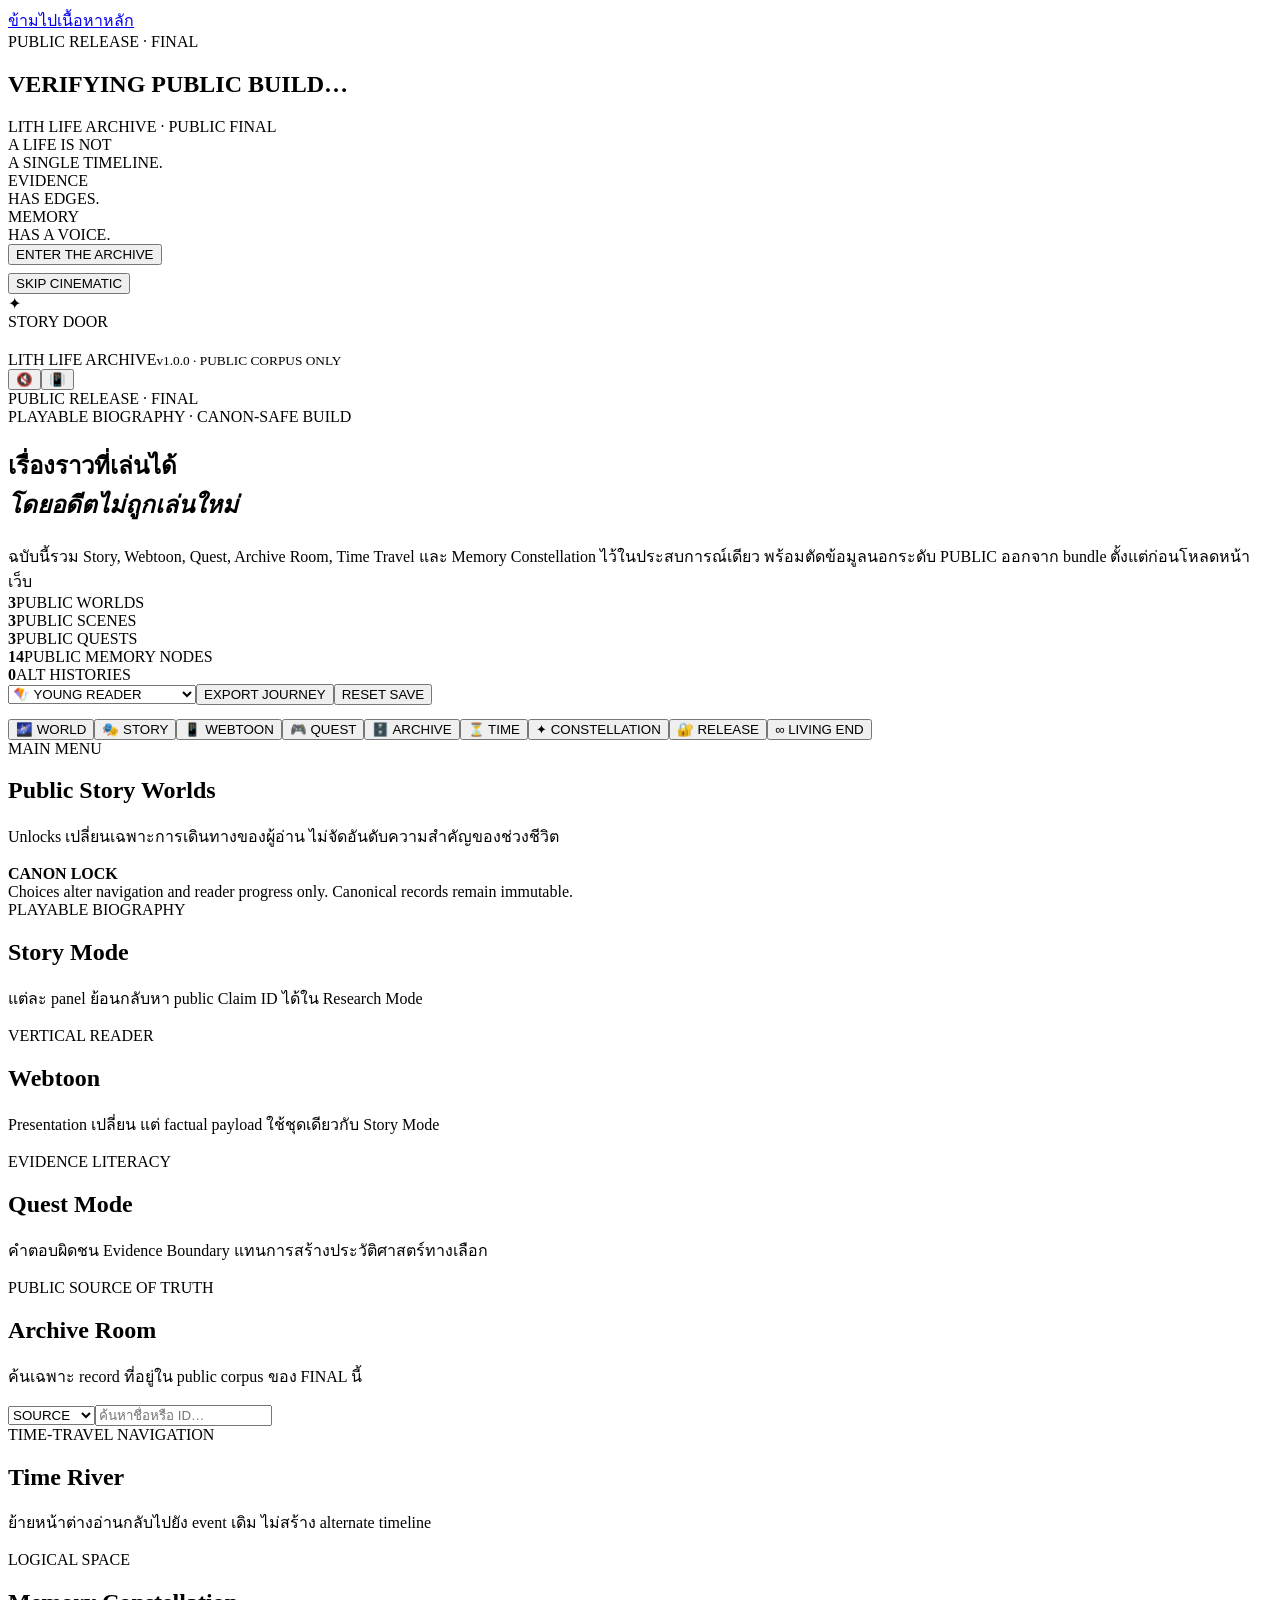
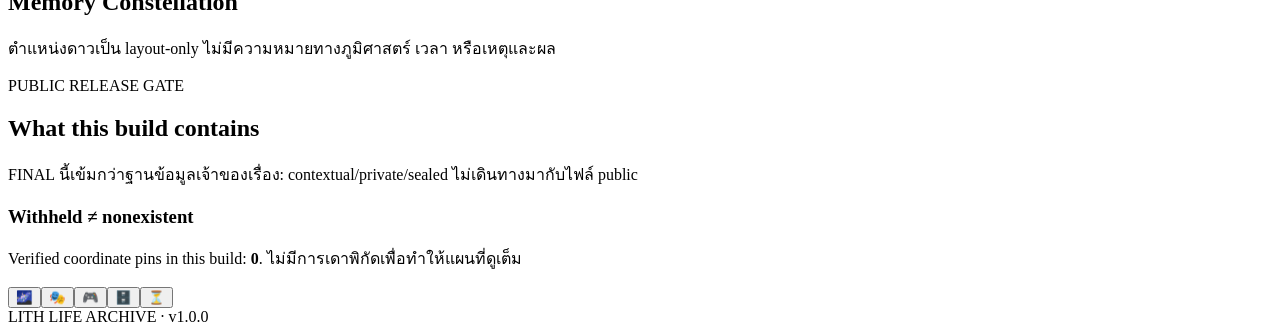
==== index.html @ 0ce46efe "deploy: add LITH LIFE ARCHIVE public final shell" ====
<!doctype html><html lang="th"><head><meta charset="utf-8"><meta name="viewport" content="width=device-width,initial-scale=1,viewport-fit=cover"><meta name="theme-color" content="#070911"><meta name="robots" content="index,follow"><meta name="description" content="LITH LIFE ARCHIVE — playable biography public release candidate"><link rel="manifest" href="manifest.webmanifest"><link rel="icon" href="icon.svg"><title>LITH LIFE ARCHIVE · v1.0 FINAL</title><link rel="stylesheet" href="styles.css"></head><body><a class="skip" href="#main">ข้ามไปเนื้อหาหลัก</a>
<div id="loader" class="loader"><div class="loaderBox"><div class="releaseBadge">PUBLIC RELEASE · FINAL</div><h2 id="loaderTitle">VERIFYING PUBLIC BUILD…</h2><div id="loaderChecks"></div></div></div>
<div id="cinema" class="cinema"><div class="cinemaInner"><div class="eyebrow">LITH LIFE ARCHIVE · PUBLIC FINAL</div><div class="cinemaLine on">A LIFE IS NOT<br>A SINGLE TIMELINE.</div><div class="cinemaLine">EVIDENCE<br>HAS EDGES.</div><div class="cinemaLine">MEMORY<br>HAS A VOICE.</div><button id="enterArchive" class="btn primary">ENTER THE ARCHIVE</button><br><button id="skipCinema" class="btn" style="margin-top:8px">SKIP CINEMATIC</button></div></div>
<div id="chapterTransition" class="chapterTransition"><div><div id="transitionIcon" class="bigIcon">✦</div><div class="eyebrow">STORY DOOR</div><h2 id="transitionTitle"></h2></div></div>
<main id="main" class="app"><header class="top"><div class="brand">LITH LIFE ARCHIVE<small>v1.0.0 · PUBLIC CORPUS ONLY</small></div><div class="spacer"></div><div class="settings"><button class="round" data-setting="sound" aria-label="เปิดหรือปิดเสียง">🔇</button><button class="round" data-setting="haptics" aria-label="เปิดหรือปิดระบบสั่น">📳</button></div></header>
<section class="hero"><div class="releaseBadge">PUBLIC RELEASE · FINAL</div><div class="eyebrow">PLAYABLE BIOGRAPHY · CANON-SAFE BUILD</div><h1>เรื่องราวที่เล่นได้<br><em>โดยอดีตไม่ถูกเล่นใหม่</em></h1><div class="lead">ฉบับนี้รวม Story, Webtoon, Quest, Archive Room, Time Travel และ Memory Constellation ไว้ในประสบการณ์เดียว พร้อมตัดข้อมูลนอกระดับ PUBLIC ออกจาก bundle ตั้งแต่ก่อนโหลดหน้าเว็บ</div><div class="metrics"><div class="metric"><strong>3</strong><span>PUBLIC WORLDS</span></div><div class="metric"><strong>3</strong><span>PUBLIC SCENES</span></div><div class="metric"><strong>3</strong><span>PUBLIC QUESTS</span></div><div class="metric"><strong>14</strong><span>PUBLIC MEMORY NODES</span></div><div class="metric"><strong>0</strong><span>ALT HISTORIES</span></div></div></section>
<div class="card savePanel" style="margin-bottom:14px"><select id="readerMode" class="readerSelect" aria-label="Reader mode"><option value="young">🪁 YOUNG READER</option><option value="public">🌐 PUBLIC READER</option><option value="family">🧬 FAMILY ARCHIVE</option><option value="creative">🎭 CREATIVE EDITION</option><option value="research">🔬 RESEARCH / AUDIT</option><option value="future">🛰️ FUTURE GENERATION</option></select><button id="exportJourney" class="round">EXPORT JOURNEY</button><button id="resetJourney" class="round">RESET SAVE</button><div id="saveStatus" style="grid-column:1/-1;color:var(--muted);font-size:10px"></div></div><div id="journeyBar" class="journeyBar"></div>
<nav class="nav" aria-label="Primary navigation"><button class="navBtn active" data-view="world">🌌 WORLD</button><button class="navBtn" data-view="story">🎭 STORY</button><button class="navBtn" data-view="webtoon">📱 WEBTOON</button><button class="navBtn" data-view="quest">🎮 QUEST</button><button class="navBtn" data-view="archive">🗄️ ARCHIVE</button><button class="navBtn" data-view="time">⏳ TIME</button><button class="navBtn" data-view="constellation">✦ CONSTELLATION</button><button class="navBtn" data-view="release">🔐 RELEASE</button><button class="navBtn" data-view="endingView">∞ LIVING END</button></nav>
<section id="world" class="view active"><div class="sectionHead"><div><div class="eyebrow">MAIN MENU</div><h2>Public Story Worlds</h2></div><p>Unlocks เปลี่ยนเฉพาะการเดินทางของผู้อ่าน ไม่จัดอันดับความสำคัญของช่วงชีวิต</p></div><div id="worldGrid" class="grid"></div><div class="callout" style="margin-top:14px"><b>CANON LOCK</b><br>Choices alter navigation and reader progress only. Canonical records remain immutable.</div></section>
<section id="story" class="view"><div class="sectionHead"><div><div class="eyebrow">PLAYABLE BIOGRAPHY</div><h2>Story Mode</h2></div><p>แต่ละ panel ย้อนกลับหา public Claim ID ได้ใน Research Mode</p></div><div class="storyPlayer"><div id="storyMenu" class="storyMenu"></div><div id="storyPlayer"></div></div></section>
<section id="webtoon" class="view"><div class="sectionHead"><div><div class="eyebrow">VERTICAL READER</div><h2 id="webtoonTitle">Webtoon</h2></div><p>Presentation เปลี่ยน แต่ factual payload ใช้ชุดเดียวกับ Story Mode</p></div><div id="webtoonStrip" class="webtoon"></div></section>
<section id="quest" class="view"><div class="sectionHead"><div><div class="eyebrow">EVIDENCE LITERACY</div><h2>Quest Mode</h2></div><p>คำตอบผิดชน Evidence Boundary แทนการสร้างประวัติศาสตร์ทางเลือก</p></div><div class="questLayout"><div id="questMenu" class="questMenu"></div><div id="questStage"></div></div></section>
<section id="archive" class="view"><div class="sectionHead"><div><div class="eyebrow">PUBLIC SOURCE OF TRUTH</div><h2>Archive Room</h2></div><p>ค้นเฉพาะ record ที่อยู่ใน public corpus ของ FINAL นี้</p></div><div class="archiveFilters"><select id="archiveType"><option value="source">SOURCE</option><option value="claim">CLAIM</option><option value="event">EVENT</option><option value="person">PERSON</option><option value="place">PLACE</option><option value="artifact">ARTIFACT</option><option value="media">MEDIA</option></select><input id="archiveSearch" placeholder="ค้นหาชื่อหรือ ID…"></div><div id="records" class="records"></div></section>
<section id="time" class="view"><div class="sectionHead"><div><div class="eyebrow">TIME-TRAVEL NAVIGATION</div><h2>Time River</h2></div><p>ย้ายหน้าต่างอ่านกลับไปยัง event เดิม ไม่สร้าง alternate timeline</p></div><div id="timeRiver" class="timeRiver"></div><div id="timeDetail"></div></section>
<section id="constellation" class="view"><div class="sectionHead"><div><div class="eyebrow">LOGICAL SPACE</div><h2>Memory Constellation</h2></div><p>ตำแหน่งดาวเป็น layout-only ไม่มีความหมายทางภูมิศาสตร์ เวลา หรือเหตุและผล</p></div><div id="stars" class="constellation"></div><div id="starDetail" style="margin-top:12px"></div></section>
<section id="release" class="view"><div class="sectionHead"><div><div class="eyebrow">PUBLIC RELEASE GATE</div><h2>What this build contains</h2></div><p>FINAL นี้เข้มกว่าฐานข้อมูลเจ้าของเรื่อง: contextual/private/sealed ไม่เดินทางมากับไฟล์ public</p></div><div id="releaseGate" class="gate"></div><div class="card" style="margin-top:12px"><h3>Withheld ≠ nonexistent</h3><p id="gateNote"></p><p>Verified coordinate pins in this build: <b>0</b>. ไม่มีการเดาพิกัดเพื่อทำให้แผนที่ดูเต็ม</p></div></section>
<section id="endingView" class="view"><div id="ending" class="ending locked"></div></section></main>
<div class="bottomNav"><button data-view="world" aria-label="World">🌌</button><button data-view="story" aria-label="Story">🎭</button><button data-view="quest" aria-label="Quest">🎮</button><button data-view="archive" aria-label="Archive">🗄️</button><button data-view="time" aria-label="Time">⏳</button></div><div class="version">LITH LIFE ARCHIVE · v1.0.0</div><script src="data.js"></script><script src="app.js"></script></body></html>
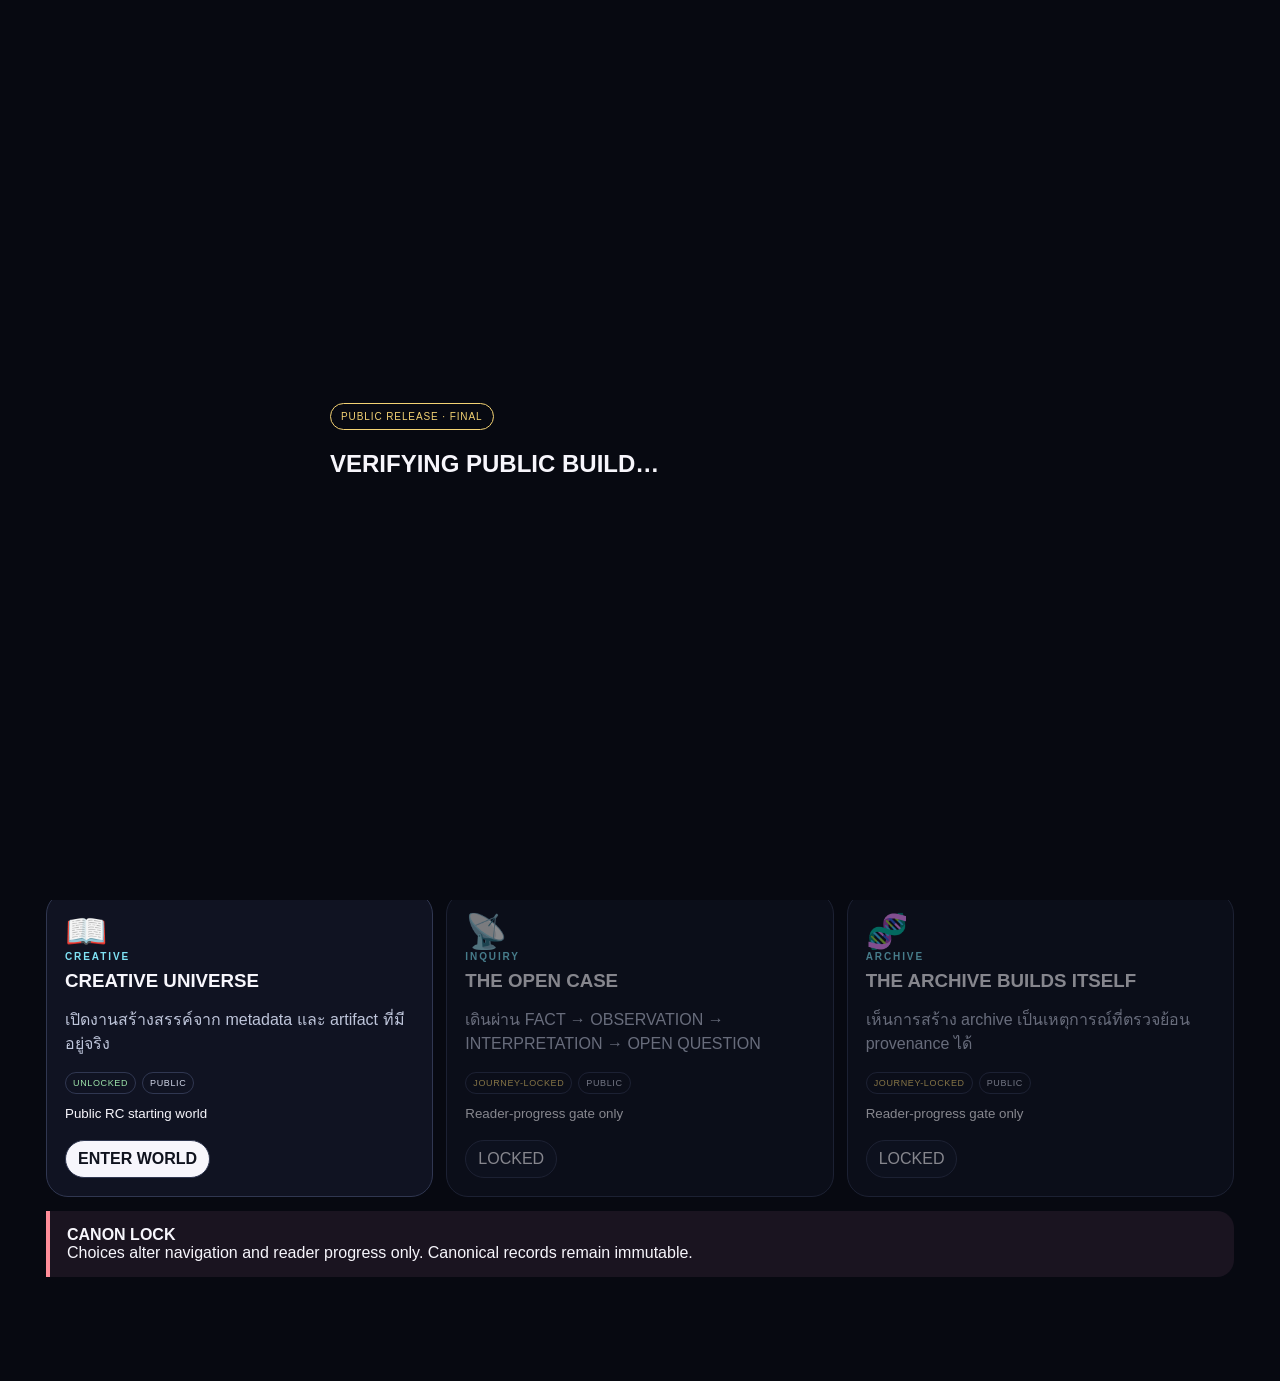
==== commit 2a7d2841: "deploy: load final public data bundles" ====
--- a/index.html
+++ b/index.html
@@ -15,4 +15,4 @@
 <section id="constellation" class="view"><div class="sectionHead"><div><div class="eyebrow">LOGICAL SPACE</div><h2>Memory Constellation</h2></div><p>ตำแหน่งดาวเป็น layout-only ไม่มีความหมายทางภูมิศาสตร์ เวลา หรือเหตุและผล</p></div><div id="stars" class="constellation"></div><div id="starDetail" style="margin-top:12px"></div></section>
 <section id="release" class="view"><div class="sectionHead"><div><div class="eyebrow">PUBLIC RELEASE GATE</div><h2>What this build contains</h2></div><p>FINAL นี้เข้มกว่าฐานข้อมูลเจ้าของเรื่อง: contextual/private/sealed ไม่เดินทางมากับไฟล์ public</p></div><div id="releaseGate" class="gate"></div><div class="card" style="margin-top:12px"><h3>Withheld ≠ nonexistent</h3><p id="gateNote"></p><p>Verified coordinate pins in this build: <b>0</b>. ไม่มีการเดาพิกัดเพื่อทำให้แผนที่ดูเต็ม</p></div></section>
 <section id="endingView" class="view"><div id="ending" class="ending locked"></div></section></main>
-<div class="bottomNav"><button data-view="world" aria-label="World">🌌</button><button data-view="story" aria-label="Story">🎭</button><button data-view="quest" aria-label="Quest">🎮</button><button data-view="archive" aria-label="Archive">🗄️</button><button data-view="time" aria-label="Time">⏳</button></div><div class="version">LITH LIFE ARCHIVE · v1.0.0</div><script src="data.js"></script><script src="app.js"></script></body></html>+<div class="bottomNav"><button data-view="world" aria-label="World">🌌</button><button data-view="story" aria-label="Story">🎭</button><button data-view="quest" aria-label="Quest">🎮</button><button data-view="archive" aria-label="Archive">🗄️</button><button data-view="time" aria-label="Time">⏳</button></div><div class="version">LITH LIFE ARCHIVE · v1.0.0</div><script src="data-1.js"></script><script src="data-2.js"></script><script src="data-3.js"></script><script src="app.js"></script></body></html>
--- a/styles.css
+++ b/styles.css
@@ -0,0 +1 @@
+:root{--bg:#070911;--panel:#111525;--panel2:#171c31;--text:#f7f6fc;--muted:#aab2c9;--line:#303751;--gold:#f3d273;--cyan:#7fe2f5;--violet:#baa7ff;--green:#9ce3aa;--red:#ff8d99;--pink:#f5a9d1;--r:22px;--safe-t:env(safe-area-inset-top,0px);--safe-b:env(safe-area-inset-bottom,0px);--safe-l:env(safe-area-inset-left,0px);--safe-r:env(safe-area-inset-right,0px)}*{box-sizing:border-box}html{background:var(--bg);scroll-behavior:smooth}body{margin:0;min-height:100svh;background:radial-gradient(circle at 10% -5%,#20264d 0,transparent 34%),radial-gradient(circle at 95% 0,#15343f 0,transparent 28%),var(--bg);color:var(--text);font-family:ui-sans-serif,-apple-system,BlinkMacSystemFont,"Segoe UI",sans-serif;-webkit-tap-highlight-color:transparent}button,input,select{font:inherit}.app{max-width:1220px;margin:auto;padding:calc(14px + var(--safe-t)) calc(16px + var(--safe-r)) calc(104px + var(--safe-b)) calc(16px + var(--safe-l))}.skip{position:absolute;left:-9999px;top:auto}.skip:focus{left:12px;top:12px;z-index:200;background:#fff;color:#000;padding:10px;border-radius:10px}.top{position:sticky;top:0;z-index:80;margin:calc(-14px - var(--safe-t)) calc(-16px - var(--safe-r)) 14px calc(-16px - var(--safe-l));padding:calc(10px + var(--safe-t)) calc(16px + var(--safe-r)) 10px calc(16px + var(--safe-l));display:flex;gap:9px;align-items:center;background:rgba(7,9,17,.82);backdrop-filter:blur(18px);border-bottom:1px solid rgba(255,255,255,.08)}.brand{font-weight:900;letter-spacing:.055em}.brand small{display:block;color:var(--muted);font-size:9px;letter-spacing:.14em}.spacer{flex:1}.round,.btn,.navBtn{border:1px solid var(--line);background:#14192b;color:var(--text);border-radius:999px;padding:9px 12px;cursor:pointer}.round.active,.btn.primary,.navBtn.active{background:var(--text);color:#10131e;font-weight:900}.hero{min-height:52svh;display:grid;align-content:center;gap:17px}.eyebrow{font-size:10px;letter-spacing:.19em;color:var(--cyan);font-weight:900}h1{font-size:clamp(46px,8vw,90px);line-height:1.08;letter-spacing:-.035em;margin:0}h1 em{font-style:normal;color:var(--gold)}.lead{font-size:clamp(17px,2.2vw,22px);line-height:1.55;color:#cdd2e5;max-width:810px}.metrics{display:grid;grid-template-columns:repeat(5,1fr);gap:9px}.metric,.card{border:1px solid var(--line);background:rgba(17,21,37,.89);border-radius:var(--r)}.metric{padding:15px}.metric strong{display:block;font-size:27px}.metric span{font-size:9px;color:var(--muted);letter-spacing:.08em}.releaseBadge{display:inline-flex;align-items:center;gap:7px;padding:7px 10px;border:1px solid var(--gold);color:var(--gold);border-radius:999px;font-size:10px;letter-spacing:.09em}.nav{display:flex;gap:8px;overflow:auto;padding:5px 0 18px;scrollbar-width:none}.nav::-webkit-scrollbar{display:none}.navBtn{white-space:nowrap}.view{display:none}.view.active{display:block}.sectionHead{display:flex;justify-content:space-between;align-items:end;gap:20px;margin:18px 0}.sectionHead h2{font-size:clamp(31px,5vw,54px);margin:0}.sectionHead p{max-width:590px;color:var(--muted)}.grid{display:grid;grid-template-columns:repeat(3,1fr);gap:13px}.world{padding:18px;position:relative;overflow:hidden}.world.locked{opacity:.53}.icon{font-size:34px}.world h3,.card h3{margin:8px 0}.world p,.card p{color:#bec5da;line-height:1.5}.meta{display:flex;gap:6px;flex-wrap:wrap;margin:10px 0}.tag{border:1px solid var(--line);border-radius:999px;padding:5px 7px;font-size:9px;letter-spacing:.07em;color:#d1d6e8}.tag.good{color:var(--green)}.tag.wait{color:var(--gold)}.progress{height:8px;background:#252a43;border-radius:999px;overflow:hidden}.progress i{display:block;height:100%;background:linear-gradient(90deg,var(--violet),var(--cyan));transition:width .3s}.journeyBar{display:grid;grid-template-columns:repeat(4,1fr);gap:9px;margin-bottom:13px}.journeyStat{padding:13px;border:1px solid var(--line);border-radius:17px;background:#101425}.journeyStat b{display:block;font-size:24px}.storyPlayer{display:grid;grid-template-columns:.78fr 1.22fr;gap:13px}.storyMenu,.questMenu{display:grid;gap:8px}.storyChoice,.questBtn{border:1px solid var(--line);background:#12172a;color:white;border-radius:15px;padding:12px;text-align:left;cursor:pointer}.storyChoice.active{border-color:var(--gold)}.questBtn.done{border-color:var(--green)}.player,.questStage{min-height:470px}.panelList{display:grid;gap:9px;margin-top:11px}.panel{display:grid;grid-template-columns:43px 1fr;gap:10px;padding:13px;border:1px solid var(--line);border-radius:15px;background:#0f1323}.panelNo{width:37px;height:37px;border-radius:12px;background:#202640;display:grid;place-items:center;color:var(--gold);font-weight:900}.claimChip{display:inline-block;margin:5px 4px 0 0;padding:4px 6px;border:1px dashed #5f698e;border-radius:7px;font-size:9px;color:#cbd2f0}.webtoon{max-width:690px;margin:auto}.webPanel{min-height:300px;border:1px solid var(--line);border-radius:20px;margin-bottom:14px;padding:18px;display:grid;align-content:end;background:linear-gradient(180deg,#161b30,#0d1020)}.webPanel .copy{background:rgba(8,10,18,.76);backdrop-filter:blur(8px);padding:13px;border-radius:14px}.questLayout{display:grid;grid-template-columns:.75fr 1.25fr;gap:12px}.choice{display:block;width:100%;text-align:left;margin:7px 0;padding:12px;border:1px solid var(--line);border-radius:13px;background:#171c31;color:white;cursor:pointer}.choice.good{border-color:var(--green);background:#16291f}.choice.bad{border-color:var(--red);background:#311a25}.archiveFilters{display:grid;grid-template-columns:190px 1fr;gap:8px}.archiveFilters select,.archiveFilters input,.readerSelect{width:100%;background:#14192b;color:white;border:1px solid var(--line);border-radius:13px;padding:10px}.records{display:grid;gap:8px;margin-top:10px}.record{padding:12px;border:1px solid var(--line);border-radius:14px;background:#101426}.timeRiver{display:flex;gap:8px;overflow:auto;padding:7px 0 14px}.timeAnchor{min-width:210px;border:1px solid var(--line);background:#111628;color:white;border-radius:15px;padding:12px;text-align:left;cursor:pointer}.constellation{height:560px;position:relative;border:1px solid var(--line);border-radius:22px;background:radial-gradient(circle at 50% 50%,#19213a,#090c18 67%);overflow:hidden}.star{position:absolute;transform:translate(-50%,-50%);padding:6px 8px;border:1px solid var(--line);border-radius:999px;background:#12172a;color:white;font-size:9px;max-width:135px;overflow:hidden;text-overflow:ellipsis;white-space:nowrap;cursor:pointer}.ending{min-height:58svh;display:grid;place-items:center;text-align:center}.endingInner{max-width:760px}.ending h2{font-size:clamp(46px,8vw,92px);letter-spacing:-.05em;margin:0}.ending.locked{opacity:.55}.savePanel{display:grid;grid-template-columns:1fr auto auto;gap:8px;align-items:center}.callout{border-left:4px solid var(--red);padding:15px 17px;background:#1a1420;border-radius:0 17px 17px 0}.gate{display:grid;grid-template-columns:repeat(3,1fr);gap:9px}.gateItem{padding:13px;border:1px solid var(--line);border-radius:16px;background:#101425}.gateItem b{display:block;font-size:22px}.settings{display:flex;gap:7px;align-items:center}.chapterTransition{position:fixed;inset:0;z-index:160;background:rgba(6,8,15,.94);display:grid;place-items:center;text-align:center;padding:30px;opacity:0;pointer-events:none;transition:opacity .22s}.chapterTransition.show{opacity:1;pointer-events:auto}.chapterTransition .bigIcon{font-size:62px}.chapterTransition h2{font-size:clamp(40px,8vw,86px);margin:8px 0;letter-spacing:-.05em}.loader{position:fixed;inset:0;z-index:220;background:#070911;display:grid;place-items:center;padding:28px}.loader.done{display:none}.loaderBox{width:min(620px,100%)}.check{padding:9px 0;border-bottom:1px solid var(--line);display:flex;justify-content:space-between;gap:10px}.ok{color:var(--green)}.cinema{position:fixed;inset:0;z-index:210;background:radial-gradient(circle at 50% 35%,#202a53,#070911 63%);display:grid;place-items:center;padding:30px;text-align:center}.cinema.hidden{display:none}.cinemaInner{max-width:780px}.cinemaLine{font-size:clamp(34px,7vw,78px);letter-spacing:-.05em;line-height:.95;margin:14px 0;opacity:.24;transition:opacity .4s,transform .4s;transform:translateY(10px)}.cinemaLine.on{opacity:1;transform:none}.cinema .btn{margin-top:22px}.bottomNav{display:none}.version{position:fixed;bottom:calc(8px + var(--safe-b));right:calc(9px + var(--safe-r));z-index:100;border:1px solid var(--line);background:rgba(9,11,20,.84);backdrop-filter:blur(10px);border-radius:999px;padding:6px 9px;color:var(--muted);font-size:9px;letter-spacing:.1em}@media(max-width:900px){.metrics{grid-template-columns:repeat(2,1fr)}.metric:last-child{grid-column:span 2}.grid{grid-template-columns:1fr}.sectionHead{display:block}.storyPlayer,.questLayout{grid-template-columns:1fr}.journeyBar{grid-template-columns:repeat(2,1fr)}.archiveFilters{grid-template-columns:1fr}.savePanel{grid-template-columns:1fr 1fr}.savePanel .readerSelect{grid-column:span 2}.gate{grid-template-columns:1fr}.constellation{height:510px}h1{font-size:52px;line-height:1.1}.top .settings{display:none}.nav{padding-bottom:74px}.bottomNav{display:flex;position:fixed;z-index:90;left:calc(8px + var(--safe-l));right:calc(8px + var(--safe-r));bottom:calc(8px + var(--safe-b));background:rgba(12,15,27,.9);backdrop-filter:blur(18px);border:1px solid var(--line);border-radius:20px;padding:7px;justify-content:space-around}.bottomNav button{border:0;background:transparent;color:var(--muted);padding:9px 10px;border-radius:13px;font-size:18px}.bottomNav button.active{background:#202640;color:white}.version{bottom:calc(78px + var(--safe-b))}}@media(min-width:901px) and (max-width:1180px){.app{max-width:1024px}.hero{min-height:45svh}.grid{grid-template-columns:repeat(2,1fr)}}@media(prefers-reduced-motion:reduce){*{scroll-behavior:auto!important;animation:none!important;transition:none!important}.cinemaLine{transform:none}.chapterTransition{transition:none}}
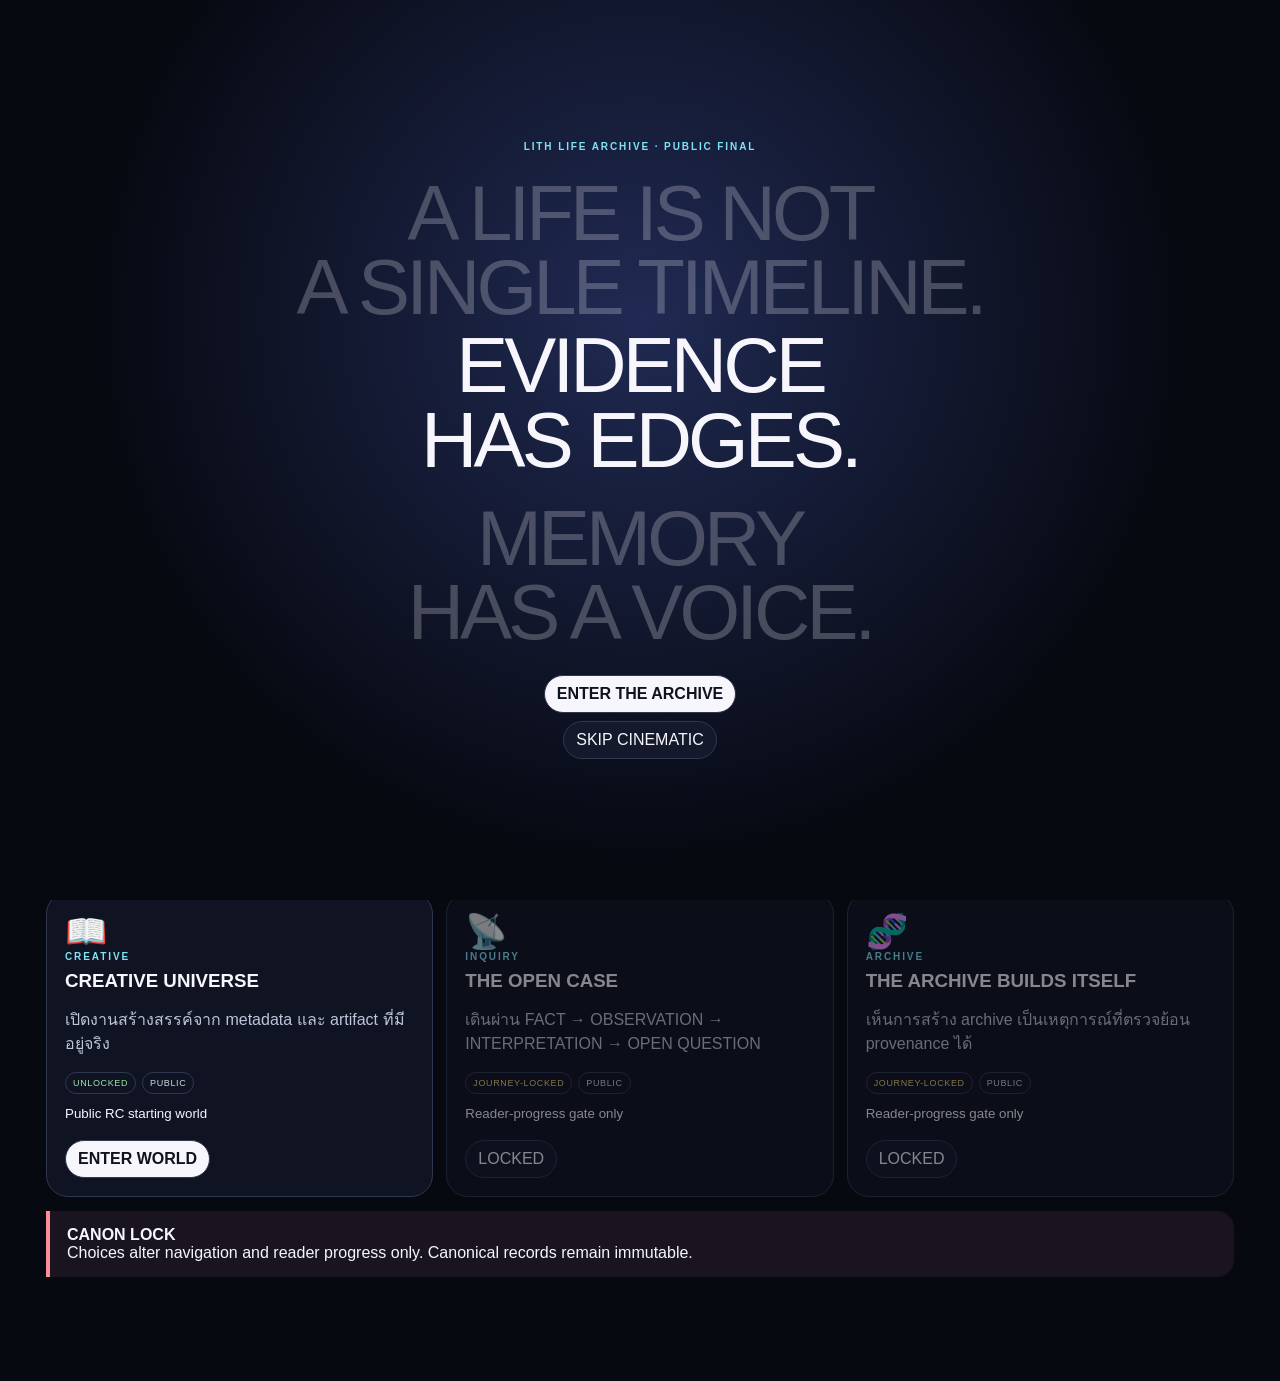
==== commit 8255f276: "polish: finalize public metadata and social preview" ====
--- a/index.html
+++ b/index.html
@@ -1,4 +1,4 @@
-<!doctype html><html lang="th"><head><meta charset="utf-8"><meta name="viewport" content="width=device-width,initial-scale=1,viewport-fit=cover"><meta name="theme-color" content="#070911"><meta name="robots" content="index,follow"><meta name="description" content="LITH LIFE ARCHIVE — playable biography public release candidate"><link rel="manifest" href="manifest.webmanifest"><link rel="icon" href="icon.svg"><title>LITH LIFE ARCHIVE · v1.0 FINAL</title><link rel="stylesheet" href="styles.css"></head><body><a class="skip" href="#main">ข้ามไปเนื้อหาหลัก</a>
+<!doctype html><html lang="th"><head><meta charset="utf-8"><meta name="viewport" content="width=device-width,initial-scale=1,viewport-fit=cover"><meta name="theme-color" content="#070911"><meta name="robots" content="index,follow"><meta name="description" content="LITH LIFE ARCHIVE — playable biography public final"><meta property="og:title" content="LITH LIFE ARCHIVE · v1.0 FINAL"><meta property="og:description" content="Playable biography with canon-safe Story, Webtoon, Quest, Archive, Time Travel and Memory Constellation."><meta property="og:type" content="website"><meta name="twitter:card" content="summary"><link rel="manifest" href="manifest.webmanifest"><link rel="icon" href="icon.svg"><title>LITH LIFE ARCHIVE · v1.0 FINAL</title><link rel="stylesheet" href="styles.css"></head><body><a class="skip" href="#main">ข้ามไปเนื้อหาหลัก</a>
 <div id="loader" class="loader"><div class="loaderBox"><div class="releaseBadge">PUBLIC RELEASE · FINAL</div><h2 id="loaderTitle">VERIFYING PUBLIC BUILD…</h2><div id="loaderChecks"></div></div></div>
 <div id="cinema" class="cinema"><div class="cinemaInner"><div class="eyebrow">LITH LIFE ARCHIVE · PUBLIC FINAL</div><div class="cinemaLine on">A LIFE IS NOT<br>A SINGLE TIMELINE.</div><div class="cinemaLine">EVIDENCE<br>HAS EDGES.</div><div class="cinemaLine">MEMORY<br>HAS A VOICE.</div><button id="enterArchive" class="btn primary">ENTER THE ARCHIVE</button><br><button id="skipCinema" class="btn" style="margin-top:8px">SKIP CINEMATIC</button></div></div>
 <div id="chapterTransition" class="chapterTransition"><div><div id="transitionIcon" class="bigIcon">✦</div><div class="eyebrow">STORY DOOR</div><h2 id="transitionTitle"></h2></div></div>
